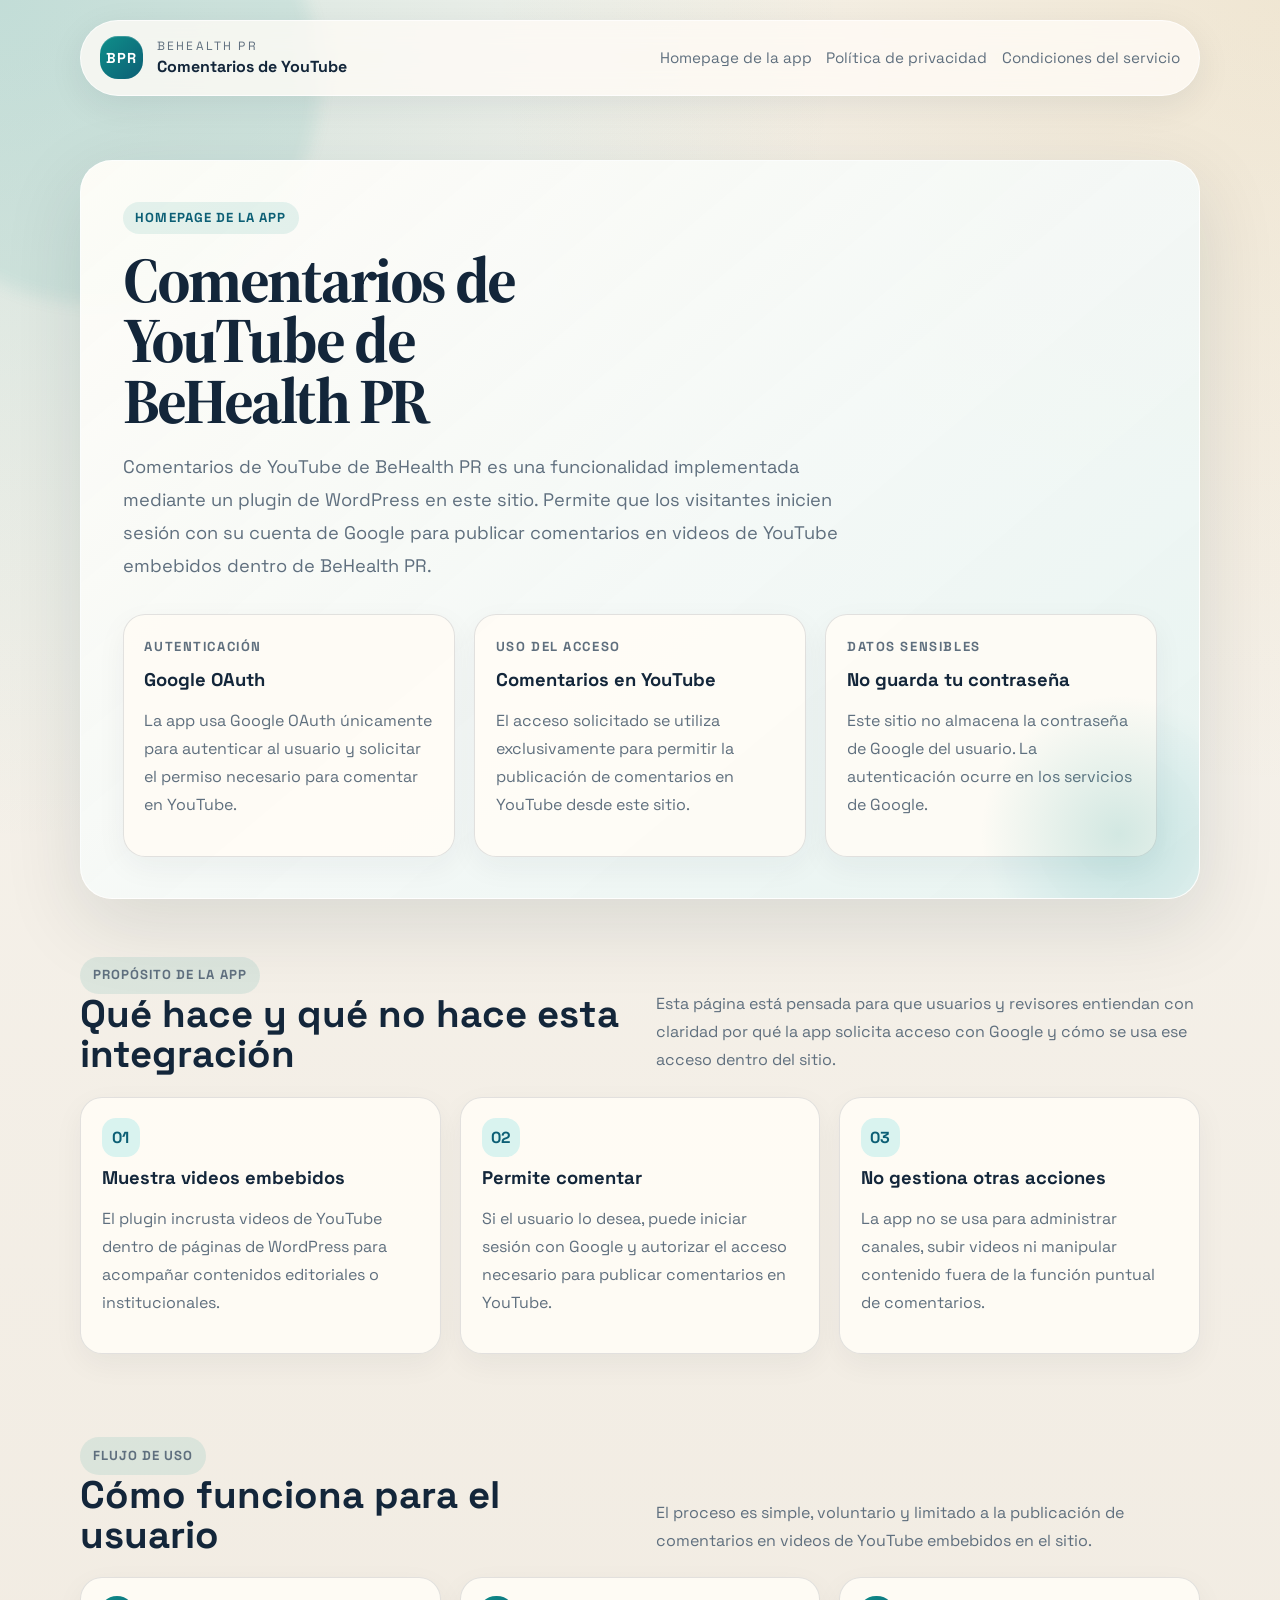
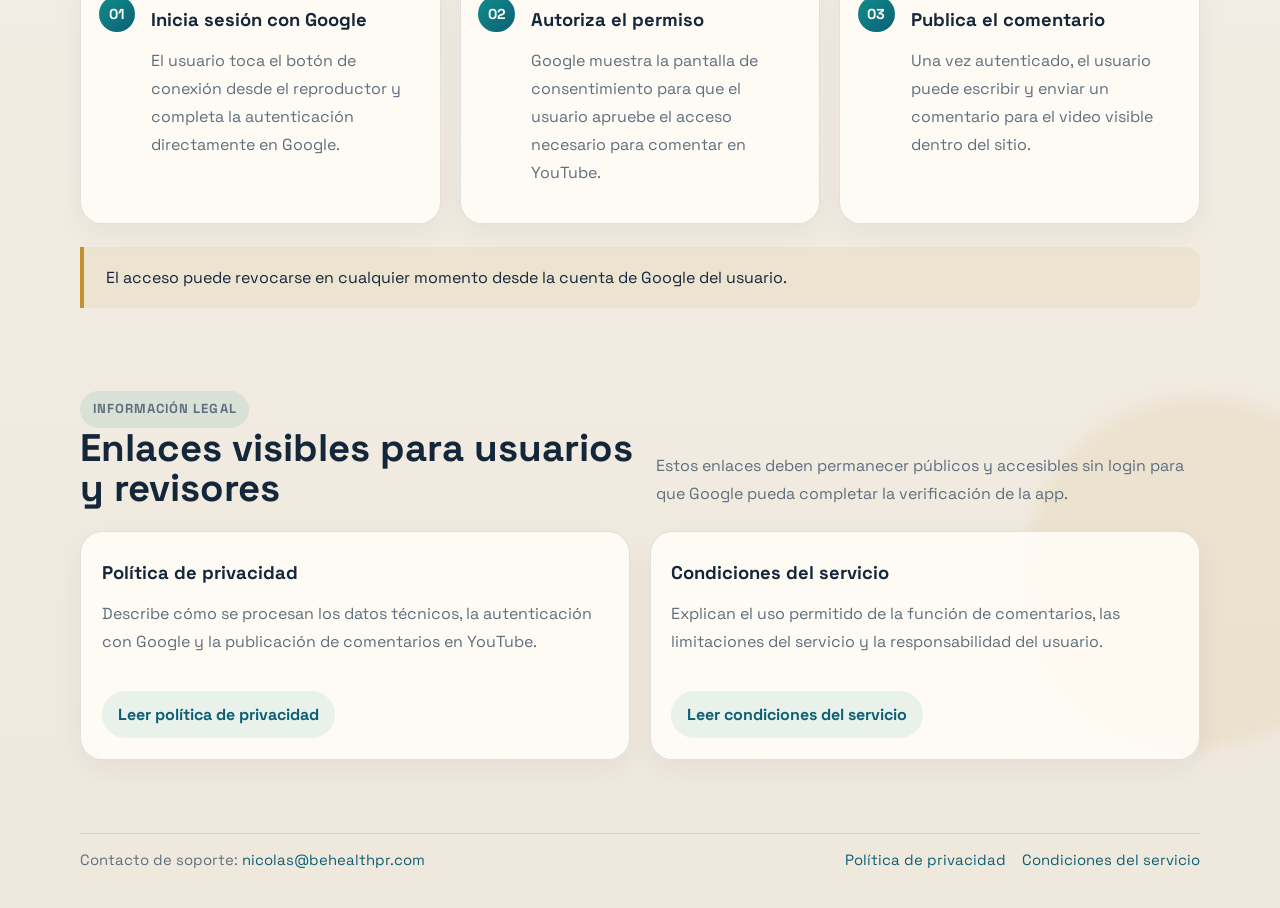
==== index.html @ 69796202 "Agregar landing publica para la app Comentarios de YouTube" ====
<!DOCTYPE html>
<html lang="es">
<head>
    <meta charset="UTF-8">
    <meta name="viewport" content="width=device-width, initial-scale=1.0">
    <title>Comentarios de YouTube de BeHealth PR</title>
    <meta name="description" content="Homepage p&uacute;blica de la app Comentarios de YouTube de BeHealth PR para la verificaci&oacute;n de Google OAuth.">
    <link rel="stylesheet" href="./assets/site.css">
</head>
<body>
    <div class="site-shell">
        <header class="topbar">
            <div class="container topbar__inner">
                <a class="brand" href="./">
                    <span class="brand__mark">BPR</span>
                    <span>
                        <p class="brand__eyebrow">BeHealth PR</p>
                        <p class="brand__name">Comentarios de YouTube</p>
                    </span>
                </a>
                <nav class="topnav" aria-label="Enlaces legales">
                    <a href="./">Homepage de la app</a>
                    <a href="./politica-de-privacidad/">Pol&iacute;tica de privacidad</a>
                    <a href="./condiciones-del-servicio/">Condiciones del servicio</a>
                </nav>
            </div>
        </header>

        <main>
            <section class="hero">
                <div class="container">
                    <div class="hero__card">
                        <p class="eyebrow">Homepage de la app</p>
                        <h1>Comentarios de YouTube de BeHealth PR</h1>
                        <p class="hero__lead">
                            Comentarios de YouTube de BeHealth PR es una funcionalidad implementada mediante un plugin de WordPress
                            en este sitio. Permite que los visitantes inicien sesi&oacute;n con su cuenta de Google para publicar
                            comentarios en videos de YouTube embebidos dentro de BeHealth PR.
                        </p>
                        <div class="hero__grid">
                            <article class="stat">
                                <p class="stat__value">Autenticaci&oacute;n</p>
                                <h2>Google OAuth</h2>
                                <p>La app usa Google OAuth &uacute;nicamente para autenticar al usuario y solicitar el permiso necesario para comentar en YouTube.</p>
                            </article>
                            <article class="stat">
                                <p class="stat__value">Uso del acceso</p>
                                <h2>Comentarios en YouTube</h2>
                                <p>El acceso solicitado se utiliza exclusivamente para permitir la publicaci&oacute;n de comentarios en YouTube desde este sitio.</p>
                            </article>
                            <article class="stat">
                                <p class="stat__value">Datos sensibles</p>
                                <h2>No guarda tu contrase&ntilde;a</h2>
                                <p>Este sitio no almacena la contrase&ntilde;a de Google del usuario. La autenticaci&oacute;n ocurre en los servicios de Google.</p>
                            </article>
                        </div>
                    </div>
                </div>
            </section>

            <section class="section">
                <div class="container">
                    <div class="section__head">
                        <div>
                            <p class="eyebrow">Prop&oacute;sito de la app</p>
                            <h2>Qu&eacute; hace y qu&eacute; no hace esta integraci&oacute;n</h2>
                        </div>
                        <p>
                            Esta p&aacute;gina est&aacute; pensada para que usuarios y revisores entiendan con claridad por qu&eacute; la app solicita
                            acceso con Google y c&oacute;mo se usa ese acceso dentro del sitio.
                        </p>
                    </div>
                    <div class="grid-3">
                        <article class="card">
                            <div class="card__icon">01</div>
                            <h2>Muestra videos embebidos</h2>
                            <p>El plugin incrusta videos de YouTube dentro de p&aacute;ginas de WordPress para acompa&ntilde;ar contenidos editoriales o institucionales.</p>
                        </article>
                        <article class="card">
                            <div class="card__icon">02</div>
                            <h2>Permite comentar</h2>
                            <p>Si el usuario lo desea, puede iniciar sesi&oacute;n con Google y autorizar el acceso necesario para publicar comentarios en YouTube.</p>
                        </article>
                        <article class="card">
                            <div class="card__icon">03</div>
                            <h2>No gestiona otras acciones</h2>
                            <p>La app no se usa para administrar canales, subir videos ni manipular contenido fuera de la funci&oacute;n puntual de comentarios.</p>
                        </article>
                    </div>
                </div>
            </section>

            <section class="section">
                <div class="container">
                    <div class="section__head">
                        <div>
                            <p class="eyebrow">Flujo de uso</p>
                            <h2>C&oacute;mo funciona para el usuario</h2>
                        </div>
                        <p>El proceso es simple, voluntario y limitado a la publicaci&oacute;n de comentarios en videos de YouTube embebidos en el sitio.</p>
                    </div>
                    <div class="grid-3 steps">
                        <article class="card step">
                            <h2>Inicia sesi&oacute;n con Google</h2>
                            <p>El usuario toca el bot&oacute;n de conexi&oacute;n desde el reproductor y completa la autenticaci&oacute;n directamente en Google.</p>
                        </article>
                        <article class="card step">
                            <h2>Autoriza el permiso</h2>
                            <p>Google muestra la pantalla de consentimiento para que el usuario apruebe el acceso necesario para comentar en YouTube.</p>
                        </article>
                        <article class="card step">
                            <h2>Publica el comentario</h2>
                            <p>Una vez autenticado, el usuario puede escribir y enviar un comentario para el video visible dentro del sitio.</p>
                        </article>
                    </div>
                    <div class="callout">
                        El acceso puede revocarse en cualquier momento desde la cuenta de Google del usuario.
                    </div>
                </div>
            </section>

            <section class="section">
                <div class="container">
                    <div class="section__head">
                        <div>
                            <p class="eyebrow">Informaci&oacute;n legal</p>
                            <h2>Enlaces visibles para usuarios y revisores</h2>
                        </div>
                        <p>Estos enlaces deben permanecer p&uacute;blicos y accesibles sin login para que Google pueda completar la verificaci&oacute;n de la app.</p>
                    </div>
                    <div class="grid-2">
                        <article class="legal-card">
                            <h2>Pol&iacute;tica de privacidad</h2>
                            <p>Describe c&oacute;mo se procesan los datos t&eacute;cnicos, la autenticaci&oacute;n con Google y la publicaci&oacute;n de comentarios en YouTube.</p>
                            <a class="pill-link" href="./politica-de-privacidad/">Leer pol&iacute;tica de privacidad</a>
                        </article>
                        <article class="legal-card">
                            <h2>Condiciones del servicio</h2>
                            <p>Explican el uso permitido de la funci&oacute;n de comentarios, las limitaciones del servicio y la responsabilidad del usuario.</p>
                            <a class="pill-link" href="./condiciones-del-servicio/">Leer condiciones del servicio</a>
                        </article>
                    </div>
                </div>
            </section>
        </main>

        <footer class="footer">
            <div class="container footer__inner">
                <span>Contacto de soporte: <a href="mailto:nicolas@behealthpr.com">nicolas@behealthpr.com</a></span>
                <div class="footer__links">
                    <a href="./politica-de-privacidad/">Pol&iacute;tica de privacidad</a>
                    <a href="./condiciones-del-servicio/">Condiciones del servicio</a>
                </div>
            </div>
        </footer>
    </div>
</body>
</html>
---- assets/site.css ----
@import url("https://fonts.googleapis.com/css2?family=Space+Grotesk:wght@400;500;700&family=Source+Serif+4:wght@600&display=swap");

:root {
    --bg: #f4efe6;
    --paper: rgba(255, 252, 246, 0.92);
    --ink: #13263a;
    --muted: #5f6f7e;
    --line: rgba(19, 38, 58, 0.12);
    --accent: #0f8f8a;
    --accent-deep: #0c5f75;
    --accent-soft: #d9f3ef;
    --gold: #c3922e;
    --shadow: 0 24px 80px rgba(18, 38, 53, 0.12);
    --radius-lg: 32px;
    --radius-md: 22px;
    --radius-sm: 14px;
    --max: 1120px;
}

* {
    box-sizing: border-box;
}

html {
    scroll-behavior: smooth;
}

body {
    margin: 0;
    font-family: "Space Grotesk", "Segoe UI", sans-serif;
    color: var(--ink);
    background:
        radial-gradient(circle at top left, rgba(15, 143, 138, 0.15), transparent 30%),
        radial-gradient(circle at top right, rgba(195, 146, 46, 0.14), transparent 28%),
        linear-gradient(180deg, #f7f4ee 0%, #efe8dd 100%);
}

a {
    color: var(--accent-deep);
    text-decoration: none;
}

a:hover {
    text-decoration: underline;
}

img {
    max-width: 100%;
    display: block;
}

.site-shell {
    min-height: 100vh;
    position: relative;
    overflow: hidden;
}

.site-shell::before,
.site-shell::after {
    content: "";
    position: absolute;
    border-radius: 999px;
    filter: blur(8px);
    opacity: 0.55;
    pointer-events: none;
}

.site-shell::before {
    width: 28rem;
    height: 28rem;
    top: -9rem;
    left: -8rem;
    background: rgba(15, 143, 138, 0.16);
}

.site-shell::after {
    width: 22rem;
    height: 22rem;
    right: -6rem;
    bottom: 10rem;
    background: rgba(195, 146, 46, 0.16);
}

.container {
    width: min(calc(100% - 2rem), var(--max));
    margin: 0 auto;
    position: relative;
    z-index: 1;
}

.topbar {
    padding: 1.25rem 0 0;
}

.topbar__inner {
    display: flex;
    align-items: center;
    justify-content: space-between;
    gap: 1rem;
    padding: 0.95rem 1.2rem;
    background: rgba(255, 252, 246, 0.78);
    border: 1px solid rgba(255, 255, 255, 0.7);
    border-radius: 999px;
    box-shadow: 0 10px 35px rgba(18, 38, 53, 0.08);
    backdrop-filter: blur(14px);
}

.brand {
    display: inline-flex;
    align-items: center;
    gap: 0.85rem;
    color: var(--ink);
    text-decoration: none;
}

.brand:hover {
    text-decoration: none;
}

.brand__mark {
    width: 2.7rem;
    height: 2.7rem;
    display: grid;
    place-items: center;
    font-weight: 700;
    font-size: 0.9rem;
    letter-spacing: 0.08em;
    color: #fff;
    background: linear-gradient(135deg, var(--accent) 0%, var(--accent-deep) 100%);
    border-radius: 18px;
    box-shadow: inset 0 1px 0 rgba(255, 255, 255, 0.2);
}

.brand__eyebrow {
    margin: 0 0 0.1rem;
    font-size: 0.75rem;
    letter-spacing: 0.18em;
    text-transform: uppercase;
    color: var(--muted);
}

.brand__name {
    margin: 0;
    font-size: 1rem;
    font-weight: 700;
}

.topnav {
    display: flex;
    flex-wrap: wrap;
    gap: 0.9rem;
    justify-content: flex-end;
}

.topnav a {
    font-size: 0.95rem;
    color: var(--muted);
}

.hero {
    padding: 4rem 0 2rem;
}

.hero__card {
    position: relative;
    overflow: hidden;
    padding: 2.6rem;
    border-radius: var(--radius-lg);
    background:
        linear-gradient(140deg, rgba(255, 253, 248, 0.95) 0%, rgba(244, 249, 248, 0.9) 55%, rgba(229, 243, 241, 0.92) 100%);
    border: 1px solid rgba(255, 255, 255, 0.78);
    box-shadow: var(--shadow);
}

.hero__card::after {
    content: "";
    position: absolute;
    inset: auto -4rem -5rem auto;
    width: 18rem;
    height: 18rem;
    border-radius: 50%;
    background: radial-gradient(circle, rgba(15, 143, 138, 0.18), transparent 68%);
}

.eyebrow {
    display: inline-flex;
    align-items: center;
    gap: 0.5rem;
    margin: 0 0 1rem;
    padding: 0.45rem 0.8rem;
    border-radius: 999px;
    background: rgba(15, 143, 138, 0.1);
    color: var(--accent-deep);
    font-size: 0.82rem;
    font-weight: 700;
    letter-spacing: 0.08em;
    text-transform: uppercase;
}

.hero h1,
.page-hero h1 {
    margin: 0;
    max-width: 14ch;
    font-family: "Source Serif 4", Georgia, serif;
    font-size: clamp(2.6rem, 5vw, 4.9rem);
    line-height: 0.95;
    letter-spacing: -0.04em;
}

.hero__lead,
.page-hero__lead {
    max-width: 46rem;
    margin: 1.2rem 0 0;
    font-size: 1.14rem;
    line-height: 1.8;
    color: var(--muted);
}

.hero__grid,
.grid-3,
.grid-2 {
    display: grid;
    gap: 1.2rem;
}

.hero__grid {
    margin-top: 2rem;
    grid-template-columns: repeat(3, minmax(0, 1fr));
}

.grid-3 {
    grid-template-columns: repeat(3, minmax(0, 1fr));
}

.grid-2 {
    grid-template-columns: repeat(2, minmax(0, 1fr));
}

.card,
.stat,
.legal-card {
    padding: 1.3rem;
    background: var(--paper);
    border: 1px solid var(--line);
    border-radius: var(--radius-md);
    box-shadow: 0 10px 30px rgba(18, 38, 53, 0.05);
}

.stat__value {
    margin: 0;
    font-size: 0.82rem;
    font-weight: 700;
    letter-spacing: 0.12em;
    text-transform: uppercase;
    color: var(--gold);
}

.stat h2,
.card h2,
.legal-card h2 {
    margin: 0.55rem 0 0;
    font-size: 1.15rem;
}

.card p,
.stat p,
.legal-card p,
.legal-card li {
    color: var(--muted);
    line-height: 1.75;
}

.section {
    padding: 1.6rem 0 3.6rem;
}

.section__head {
    display: flex;
    justify-content: space-between;
    align-items: end;
    gap: 1rem;
    margin-bottom: 1.4rem;
}

.section__head h2 {
    margin: 0;
    font-size: clamp(1.8rem, 3vw, 2.5rem);
    line-height: 1.04;
}

.section__head p {
    max-width: 34rem;
    margin: 0;
    color: var(--muted);
    line-height: 1.75;
}

.card__icon {
    width: 2.4rem;
    height: 2.4rem;
    display: grid;
    place-items: center;
    border-radius: 14px;
    background: var(--accent-soft);
    color: var(--accent-deep);
    font-weight: 700;
}

.steps {
    counter-reset: step;
}

.step {
    position: relative;
    padding-left: 4.4rem;
}

.step::before {
    counter-increment: step;
    content: "0" counter(step);
    position: absolute;
    left: 1.1rem;
    top: 1.1rem;
    width: 2.3rem;
    height: 2.3rem;
    display: grid;
    place-items: center;
    border-radius: 999px;
    background: linear-gradient(135deg, var(--accent) 0%, var(--accent-deep) 100%);
    color: #fff;
    font-size: 0.9rem;
    font-weight: 700;
}

.callout {
    margin-top: 1.4rem;
    padding: 1.25rem 1.4rem;
    border-left: 4px solid var(--gold);
    border-radius: 0 var(--radius-sm) var(--radius-sm) 0;
    background: rgba(195, 146, 46, 0.09);
    color: var(--ink);
}

.legal-hero {
    padding: 3.3rem 0 1.4rem;
}

.page-hero {
    padding: 2.2rem 0;
}

.page-meta {
    display: inline-flex;
    align-items: center;
    gap: 0.55rem;
    margin-bottom: 1rem;
    color: var(--muted);
    font-size: 0.92rem;
}

.legal-card h3 {
    margin: 1.4rem 0 0.6rem;
    font-size: 1.08rem;
}

.legal-card ul {
    margin: 0;
    padding-left: 1.2rem;
}

.footer {
    padding: 1rem 0 2.4rem;
}

.footer__inner {
    display: flex;
    justify-content: space-between;
    align-items: center;
    gap: 1rem;
    padding: 1rem 0 0;
    border-top: 1px solid var(--line);
    color: var(--muted);
    font-size: 0.93rem;
}

.footer__links {
    display: flex;
    flex-wrap: wrap;
    gap: 1rem;
}

.pill-link {
    display: inline-flex;
    align-items: center;
    gap: 0.5rem;
    margin-top: 1.2rem;
    padding: 0.8rem 1rem;
    border-radius: 999px;
    background: rgba(15, 143, 138, 0.09);
    color: var(--accent-deep);
    font-weight: 700;
}

@media (max-width: 960px) {
    .hero__grid,
    .grid-3,
    .grid-2 {
        grid-template-columns: 1fr;
    }

    .section__head,
    .footer__inner,
    .topbar__inner {
        align-items: flex-start;
        flex-direction: column;
    }

    .topnav {
        justify-content: flex-start;
    }
}

@media (max-width: 640px) {
    .hero {
        padding-top: 2.6rem;
    }

    .hero__card,
    .card,
    .stat,
    .legal-card {
        padding: 1.2rem;
        border-radius: 22px;
    }

    .step {
        padding-left: 1.2rem;
    }

    .step::before {
        position: static;
        margin-bottom: 0.9rem;
    }
}
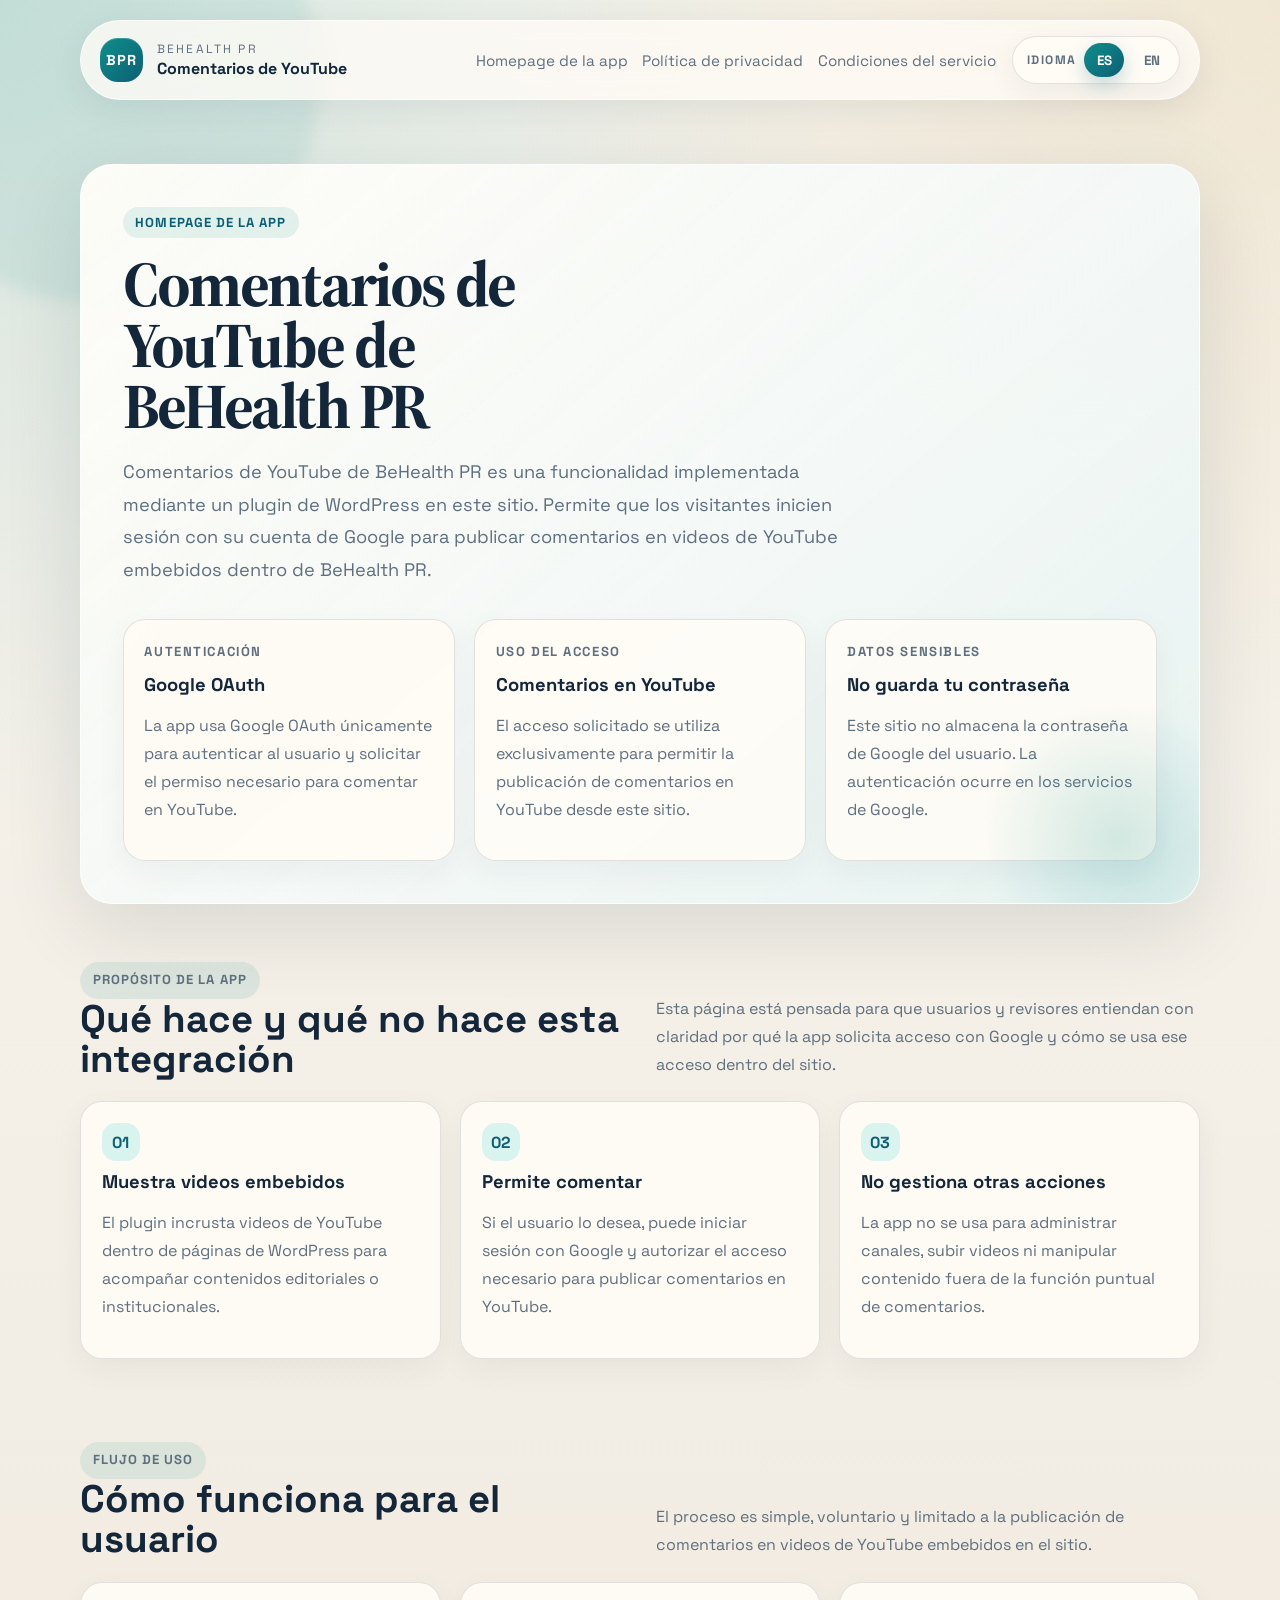
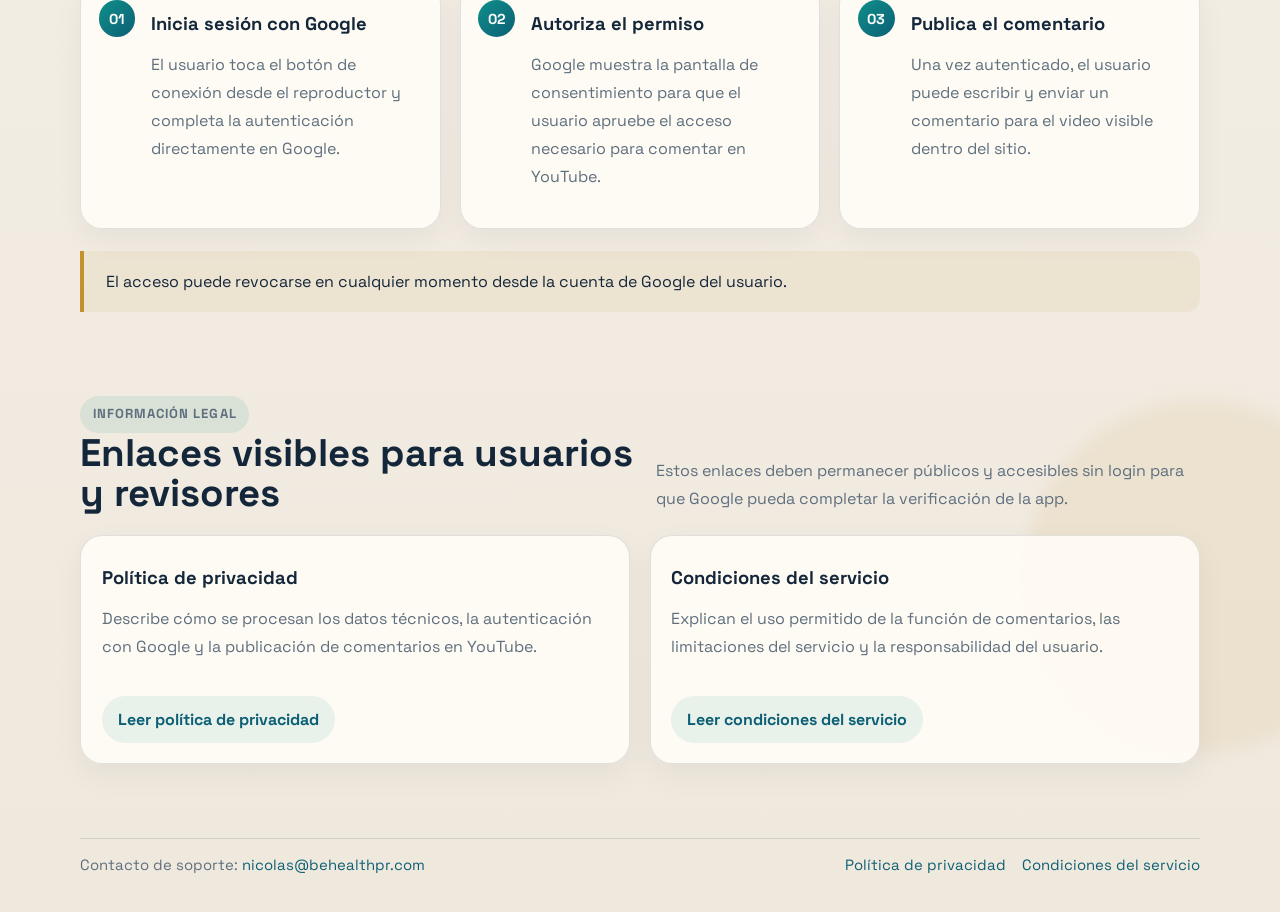
==== commit 5cb88c03: "Agrega traducción al inglés para las páginas públicas" ====
--- a/index.html
+++ b/index.html
@@ -3,26 +3,34 @@
 <head>
     <meta charset="UTF-8">
     <meta name="viewport" content="width=device-width, initial-scale=1.0">
-    <title>Comentarios de YouTube de BeHealth PR</title>
-    <meta name="description" content="Homepage p&uacute;blica de la app Comentarios de YouTube de BeHealth PR para la verificaci&oacute;n de Google OAuth.">
+    <title data-i18n="meta-title">Comentarios de YouTube de BeHealth PR</title>
+    <meta name="description" content="Homepage p&uacute;blica de la app Comentarios de YouTube de BeHealth PR para la verificaci&oacute;n de Google OAuth." data-i18n-content="meta-description">
     <link rel="stylesheet" href="./assets/site.css">
+    <script src="./assets/i18n.js" defer></script>
 </head>
-<body>
+<body data-page="home">
     <div class="site-shell">
         <header class="topbar">
             <div class="container topbar__inner">
-                <a class="brand" href="./">
+                <a class="brand" href="./" data-localized-link="./">
                     <span class="brand__mark">BPR</span>
                     <span>
-                        <p class="brand__eyebrow">BeHealth PR</p>
-                        <p class="brand__name">Comentarios de YouTube</p>
+                        <p class="brand__eyebrow" data-i18n="brand-eyebrow">BeHealth PR</p>
+                        <p class="brand__name" data-i18n="brand-name">Comentarios de YouTube</p>
                     </span>
                 </a>
-                <nav class="topnav" aria-label="Enlaces legales">
-                    <a href="./">Homepage de la app</a>
-                    <a href="./politica-de-privacidad/">Pol&iacute;tica de privacidad</a>
-                    <a href="./condiciones-del-servicio/">Condiciones del servicio</a>
-                </nav>
+                <div class="topbar__actions">
+                    <nav class="topnav" aria-label="Enlaces legales" data-i18n-attr="topnav-label">
+                        <a href="./" data-localized-link="./" data-i18n="nav-home">Homepage de la app</a>
+                        <a href="./politica-de-privacidad/" data-localized-link="./politica-de-privacidad/" data-i18n="nav-privacy">Pol&iacute;tica de privacidad</a>
+                        <a href="./condiciones-del-servicio/" data-localized-link="./condiciones-del-servicio/" data-i18n="nav-terms">Condiciones del servicio</a>
+                    </nav>
+                    <div class="lang-switch" aria-label="Selector de idioma" data-i18n-attr="switcher-label">
+                        <span class="lang-switch__label" data-i18n="lang-switch-label">Idioma</span>
+                        <button class="lang-switch__button is-active" type="button" data-lang="es" aria-pressed="true">ES</button>
+                        <button class="lang-switch__button" type="button" data-lang="en" aria-pressed="false">EN</button>
+                    </div>
+                </div>
             </div>
         </header>
 
@@ -30,28 +38,28 @@
             <section class="hero">
                 <div class="container">
                     <div class="hero__card">
-                        <p class="eyebrow">Homepage de la app</p>
-                        <h1>Comentarios de YouTube de BeHealth PR</h1>
-                        <p class="hero__lead">
+                        <p class="eyebrow" data-i18n="hero-eyebrow">Homepage de la app</p>
+                        <h1 data-i18n="hero-title">Comentarios de YouTube de BeHealth PR</h1>
+                        <p class="hero__lead" data-i18n="hero-lead">
                             Comentarios de YouTube de BeHealth PR es una funcionalidad implementada mediante un plugin de WordPress
                             en este sitio. Permite que los visitantes inicien sesi&oacute;n con su cuenta de Google para publicar
                             comentarios en videos de YouTube embebidos dentro de BeHealth PR.
                         </p>
                         <div class="hero__grid">
                             <article class="stat">
-                                <p class="stat__value">Autenticaci&oacute;n</p>
-                                <h2>Google OAuth</h2>
-                                <p>La app usa Google OAuth &uacute;nicamente para autenticar al usuario y solicitar el permiso necesario para comentar en YouTube.</p>
+                                <p class="stat__value" data-i18n="stat-1-label">Autenticaci&oacute;n</p>
+                                <h2 data-i18n="stat-1-title">Google OAuth</h2>
+                                <p data-i18n="stat-1-body">La app usa Google OAuth &uacute;nicamente para autenticar al usuario y solicitar el permiso necesario para comentar en YouTube.</p>
                             </article>
                             <article class="stat">
-                                <p class="stat__value">Uso del acceso</p>
-                                <h2>Comentarios en YouTube</h2>
-                                <p>El acceso solicitado se utiliza exclusivamente para permitir la publicaci&oacute;n de comentarios en YouTube desde este sitio.</p>
+                                <p class="stat__value" data-i18n="stat-2-label">Uso del acceso</p>
+                                <h2 data-i18n="stat-2-title">Comentarios en YouTube</h2>
+                                <p data-i18n="stat-2-body">El acceso solicitado se utiliza exclusivamente para permitir la publicaci&oacute;n de comentarios en YouTube desde este sitio.</p>
                             </article>
                             <article class="stat">
-                                <p class="stat__value">Datos sensibles</p>
-                                <h2>No guarda tu contrase&ntilde;a</h2>
-                                <p>Este sitio no almacena la contrase&ntilde;a de Google del usuario. La autenticaci&oacute;n ocurre en los servicios de Google.</p>
+                                <p class="stat__value" data-i18n="stat-3-label">Datos sensibles</p>
+                                <h2 data-i18n="stat-3-title">No guarda tu contrase&ntilde;a</h2>
+                                <p data-i18n="stat-3-body">Este sitio no almacena la contrase&ntilde;a de Google del usuario. La autenticaci&oacute;n ocurre en los servicios de Google.</p>
                             </article>
                         </div>
                     </div>
@@ -62,10 +70,10 @@
                 <div class="container">
                     <div class="section__head">
                         <div>
-                            <p class="eyebrow">Prop&oacute;sito de la app</p>
-                            <h2>Qu&eacute; hace y qu&eacute; no hace esta integraci&oacute;n</h2>
+                            <p class="eyebrow" data-i18n="purpose-eyebrow">Prop&oacute;sito de la app</p>
+                            <h2 data-i18n="purpose-title">Qu&eacute; hace y qu&eacute; no hace esta integraci&oacute;n</h2>
                         </div>
-                        <p>
+                        <p data-i18n="purpose-lead">
                             Esta p&aacute;gina est&aacute; pensada para que usuarios y revisores entiendan con claridad por qu&eacute; la app solicita
                             acceso con Google y c&oacute;mo se usa ese acceso dentro del sitio.
                         </p>
@@ -73,18 +81,18 @@
                     <div class="grid-3">
                         <article class="card">
                             <div class="card__icon">01</div>
-                            <h2>Muestra videos embebidos</h2>
-                            <p>El plugin incrusta videos de YouTube dentro de p&aacute;ginas de WordPress para acompa&ntilde;ar contenidos editoriales o institucionales.</p>
+                            <h2 data-i18n="card-1-title">Muestra videos embebidos</h2>
+                            <p data-i18n="card-1-body">El plugin incrusta videos de YouTube dentro de p&aacute;ginas de WordPress para acompa&ntilde;ar contenidos editoriales o institucionales.</p>
                         </article>
                         <article class="card">
                             <div class="card__icon">02</div>
-                            <h2>Permite comentar</h2>
-                            <p>Si el usuario lo desea, puede iniciar sesi&oacute;n con Google y autorizar el acceso necesario para publicar comentarios en YouTube.</p>
+                            <h2 data-i18n="card-2-title">Permite comentar</h2>
+                            <p data-i18n="card-2-body">Si el usuario lo desea, puede iniciar sesi&oacute;n con Google y autorizar el acceso necesario para publicar comentarios en YouTube.</p>
                         </article>
                         <article class="card">
                             <div class="card__icon">03</div>
-                            <h2>No gestiona otras acciones</h2>
-                            <p>La app no se usa para administrar canales, subir videos ni manipular contenido fuera de la funci&oacute;n puntual de comentarios.</p>
+                            <h2 data-i18n="card-3-title">No gestiona otras acciones</h2>
+                            <p data-i18n="card-3-body">La app no se usa para administrar canales, subir videos ni manipular contenido fuera de la funci&oacute;n puntual de comentarios.</p>
                         </article>
                     </div>
                 </div>
@@ -94,26 +102,26 @@
                 <div class="container">
                     <div class="section__head">
                         <div>
-                            <p class="eyebrow">Flujo de uso</p>
-                            <h2>C&oacute;mo funciona para el usuario</h2>
+                            <p class="eyebrow" data-i18n="flow-eyebrow">Flujo de uso</p>
+                            <h2 data-i18n="flow-title">C&oacute;mo funciona para el usuario</h2>
                         </div>
-                        <p>El proceso es simple, voluntario y limitado a la publicaci&oacute;n de comentarios en videos de YouTube embebidos en el sitio.</p>
+                        <p data-i18n="flow-lead">El proceso es simple, voluntario y limitado a la publicaci&oacute;n de comentarios en videos de YouTube embebidos en el sitio.</p>
                     </div>
                     <div class="grid-3 steps">
                         <article class="card step">
-                            <h2>Inicia sesi&oacute;n con Google</h2>
-                            <p>El usuario toca el bot&oacute;n de conexi&oacute;n desde el reproductor y completa la autenticaci&oacute;n directamente en Google.</p>
+                            <h2 data-i18n="step-1-title">Inicia sesi&oacute;n con Google</h2>
+                            <p data-i18n="step-1-body">El usuario toca el bot&oacute;n de conexi&oacute;n desde el reproductor y completa la autenticaci&oacute;n directamente en Google.</p>
                         </article>
                         <article class="card step">
-                            <h2>Autoriza el permiso</h2>
-                            <p>Google muestra la pantalla de consentimiento para que el usuario apruebe el acceso necesario para comentar en YouTube.</p>
+                            <h2 data-i18n="step-2-title">Autoriza el permiso</h2>
+                            <p data-i18n="step-2-body">Google muestra la pantalla de consentimiento para que el usuario apruebe el acceso necesario para comentar en YouTube.</p>
                         </article>
                         <article class="card step">
-                            <h2>Publica el comentario</h2>
-                            <p>Una vez autenticado, el usuario puede escribir y enviar un comentario para el video visible dentro del sitio.</p>
+                            <h2 data-i18n="step-3-title">Publica el comentario</h2>
+                            <p data-i18n="step-3-body">Una vez autenticado, el usuario puede escribir y enviar un comentario para el video visible dentro del sitio.</p>
                         </article>
                     </div>
-                    <div class="callout">
+                    <div class="callout" data-i18n="flow-callout">
                         El acceso puede revocarse en cualquier momento desde la cuenta de Google del usuario.
                     </div>
                 </div>
@@ -123,21 +131,21 @@
                 <div class="container">
                     <div class="section__head">
                         <div>
-                            <p class="eyebrow">Informaci&oacute;n legal</p>
-                            <h2>Enlaces visibles para usuarios y revisores</h2>
+                            <p class="eyebrow" data-i18n="legal-eyebrow">Informaci&oacute;n legal</p>
+                            <h2 data-i18n="legal-title">Enlaces visibles para usuarios y revisores</h2>
                         </div>
-                        <p>Estos enlaces deben permanecer p&uacute;blicos y accesibles sin login para que Google pueda completar la verificaci&oacute;n de la app.</p>
+                        <p data-i18n="legal-lead">Estos enlaces deben permanecer p&uacute;blicos y accesibles sin login para que Google pueda completar la verificaci&oacute;n de la app.</p>
                     </div>
                     <div class="grid-2">
                         <article class="legal-card">
-                            <h2>Pol&iacute;tica de privacidad</h2>
-                            <p>Describe c&oacute;mo se procesan los datos t&eacute;cnicos, la autenticaci&oacute;n con Google y la publicaci&oacute;n de comentarios en YouTube.</p>
-                            <a class="pill-link" href="./politica-de-privacidad/">Leer pol&iacute;tica de privacidad</a>
+                            <h2 data-i18n="privacy-card-title">Pol&iacute;tica de privacidad</h2>
+                            <p data-i18n="privacy-card-body">Describe c&oacute;mo se procesan los datos t&eacute;cnicos, la autenticaci&oacute;n con Google y la publicaci&oacute;n de comentarios en YouTube.</p>
+                            <a class="pill-link" href="./politica-de-privacidad/" data-localized-link="./politica-de-privacidad/" data-i18n="privacy-card-link">Leer pol&iacute;tica de privacidad</a>
                         </article>
                         <article class="legal-card">
-                            <h2>Condiciones del servicio</h2>
-                            <p>Explican el uso permitido de la funci&oacute;n de comentarios, las limitaciones del servicio y la responsabilidad del usuario.</p>
-                            <a class="pill-link" href="./condiciones-del-servicio/">Leer condiciones del servicio</a>
+                            <h2 data-i18n="terms-card-title">Condiciones del servicio</h2>
+                            <p data-i18n="terms-card-body">Explican el uso permitido de la funci&oacute;n de comentarios, las limitaciones del servicio y la responsabilidad del usuario.</p>
+                            <a class="pill-link" href="./condiciones-del-servicio/" data-localized-link="./condiciones-del-servicio/" data-i18n="terms-card-link">Leer condiciones del servicio</a>
                         </article>
                     </div>
                 </div>
@@ -146,10 +154,10 @@
 
         <footer class="footer">
             <div class="container footer__inner">
-                <span>Contacto de soporte: <a href="mailto:nicolas@behealthpr.com">nicolas@behealthpr.com</a></span>
+                <span><span data-i18n="support-label">Contacto de soporte:</span> <a href="mailto:nicolas@behealthpr.com">nicolas@behealthpr.com</a></span>
                 <div class="footer__links">
-                    <a href="./politica-de-privacidad/">Pol&iacute;tica de privacidad</a>
-                    <a href="./condiciones-del-servicio/">Condiciones del servicio</a>
+                    <a href="./politica-de-privacidad/" data-localized-link="./politica-de-privacidad/" data-i18n="footer-privacy">Pol&iacute;tica de privacidad</a>
+                    <a href="./condiciones-del-servicio/" data-localized-link="./condiciones-del-servicio/" data-i18n="footer-terms">Condiciones del servicio</a>
                 </div>
             </div>
         </footer>
--- a/assets/site.css
+++ b/assets/site.css
@@ -157,6 +157,57 @@
     color: var(--muted);
 }
 
+.topbar__actions {
+    display: flex;
+    align-items: center;
+    gap: 1rem;
+    margin-left: auto;
+}
+
+.lang-switch {
+    display: inline-flex;
+    align-items: center;
+    gap: 0.45rem;
+    padding: 0.35rem;
+    border: 1px solid rgba(19, 38, 58, 0.12);
+    border-radius: 999px;
+    background: rgba(255, 252, 246, 0.94);
+    box-shadow: 0 10px 30px rgba(18, 38, 53, 0.06);
+}
+
+.lang-switch__label {
+    padding-left: 0.55rem;
+    font-size: 0.76rem;
+    font-weight: 700;
+    letter-spacing: 0.12em;
+    text-transform: uppercase;
+    color: var(--muted);
+}
+
+.lang-switch__button {
+    border: 0;
+    padding: 0.55rem 0.8rem;
+    border-radius: 999px;
+    background: transparent;
+    color: var(--muted);
+    font: inherit;
+    font-size: 0.84rem;
+    font-weight: 700;
+    cursor: pointer;
+    transition: background-color 0.2s ease, color 0.2s ease, transform 0.2s ease;
+}
+
+.lang-switch__button:hover {
+    background: rgba(15, 143, 138, 0.1);
+    color: var(--accent-deep);
+}
+
+.lang-switch__button.is-active {
+    background: linear-gradient(135deg, var(--accent) 0%, var(--accent-deep) 100%);
+    color: #fff;
+    box-shadow: 0 8px 20px rgba(12, 95, 117, 0.24);
+}
+
 .hero {
     padding: 4rem 0 2rem;
 }
@@ -415,6 +466,13 @@
         flex-direction: column;
     }
 
+    .topbar__actions {
+        width: 100%;
+        margin-left: 0;
+        flex-direction: column;
+        align-items: flex-start;
+    }
+
     .topnav {
         justify-content: flex-start;
     }
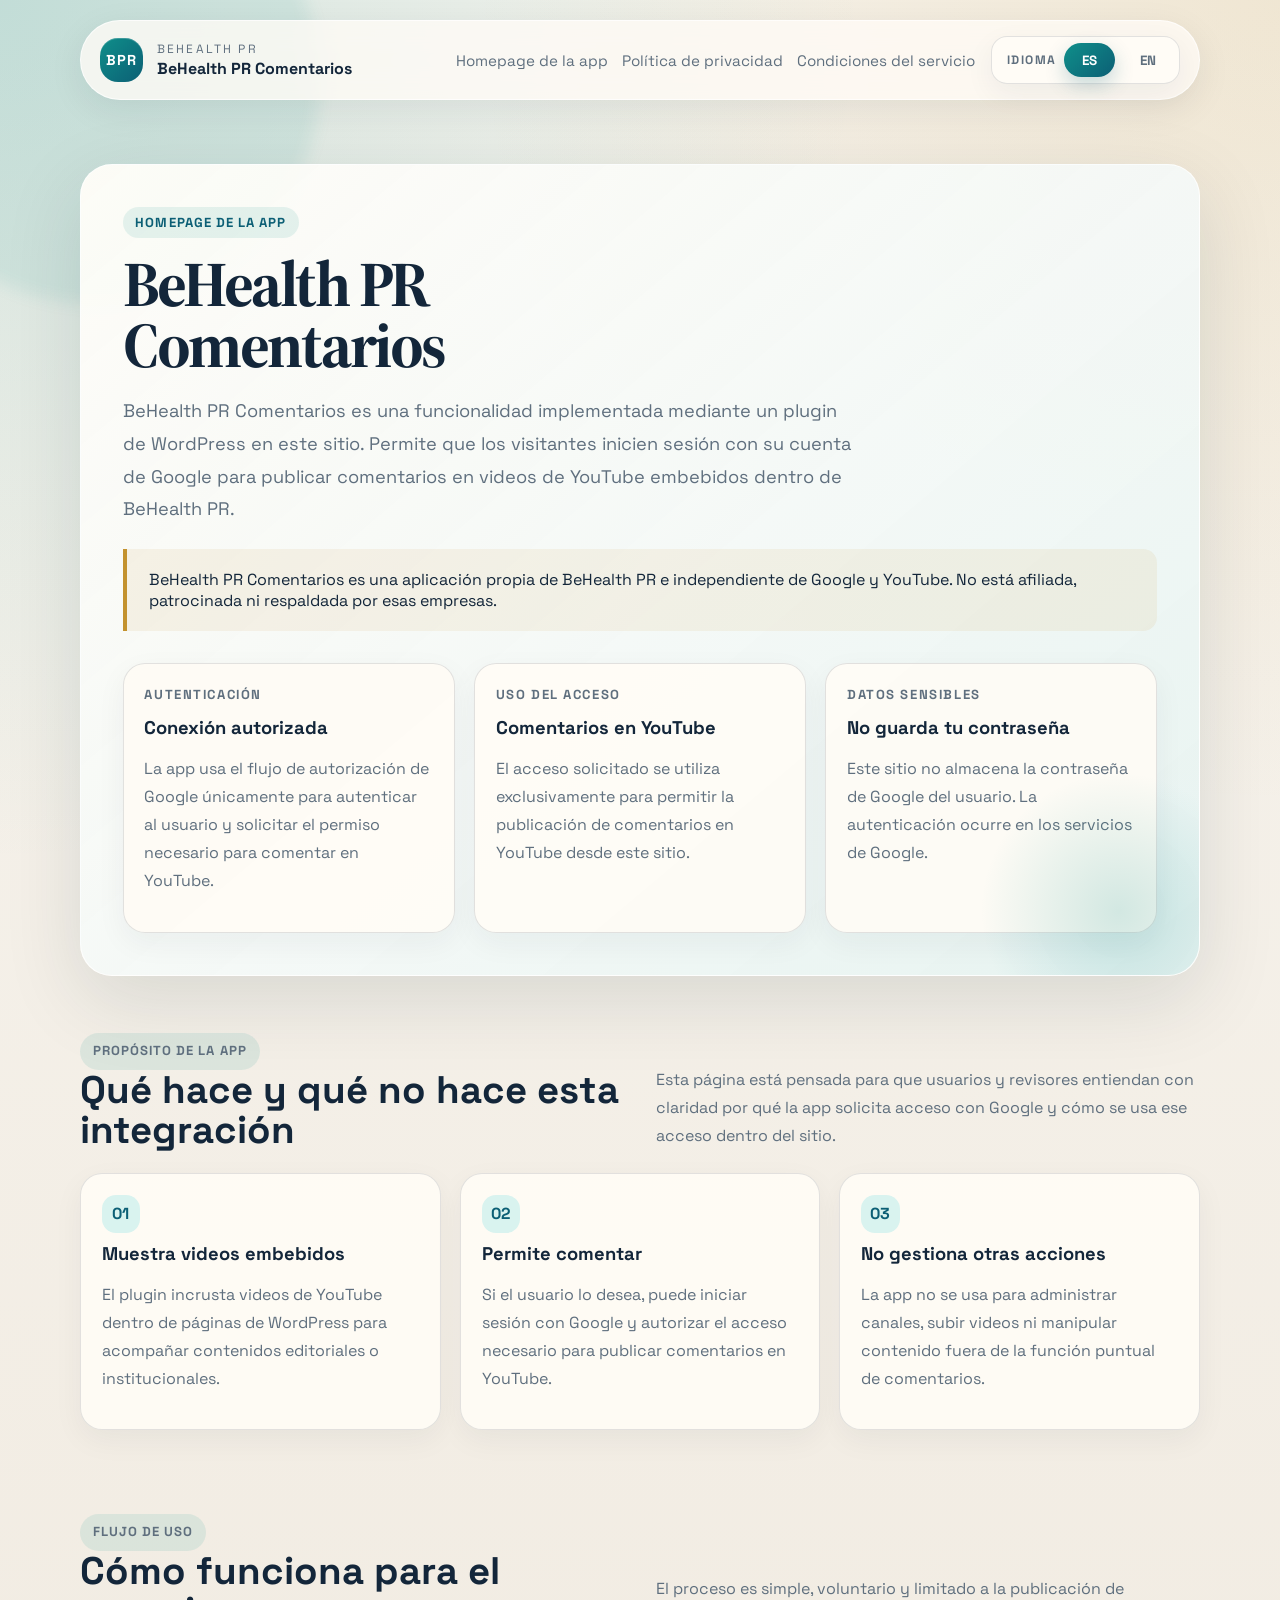
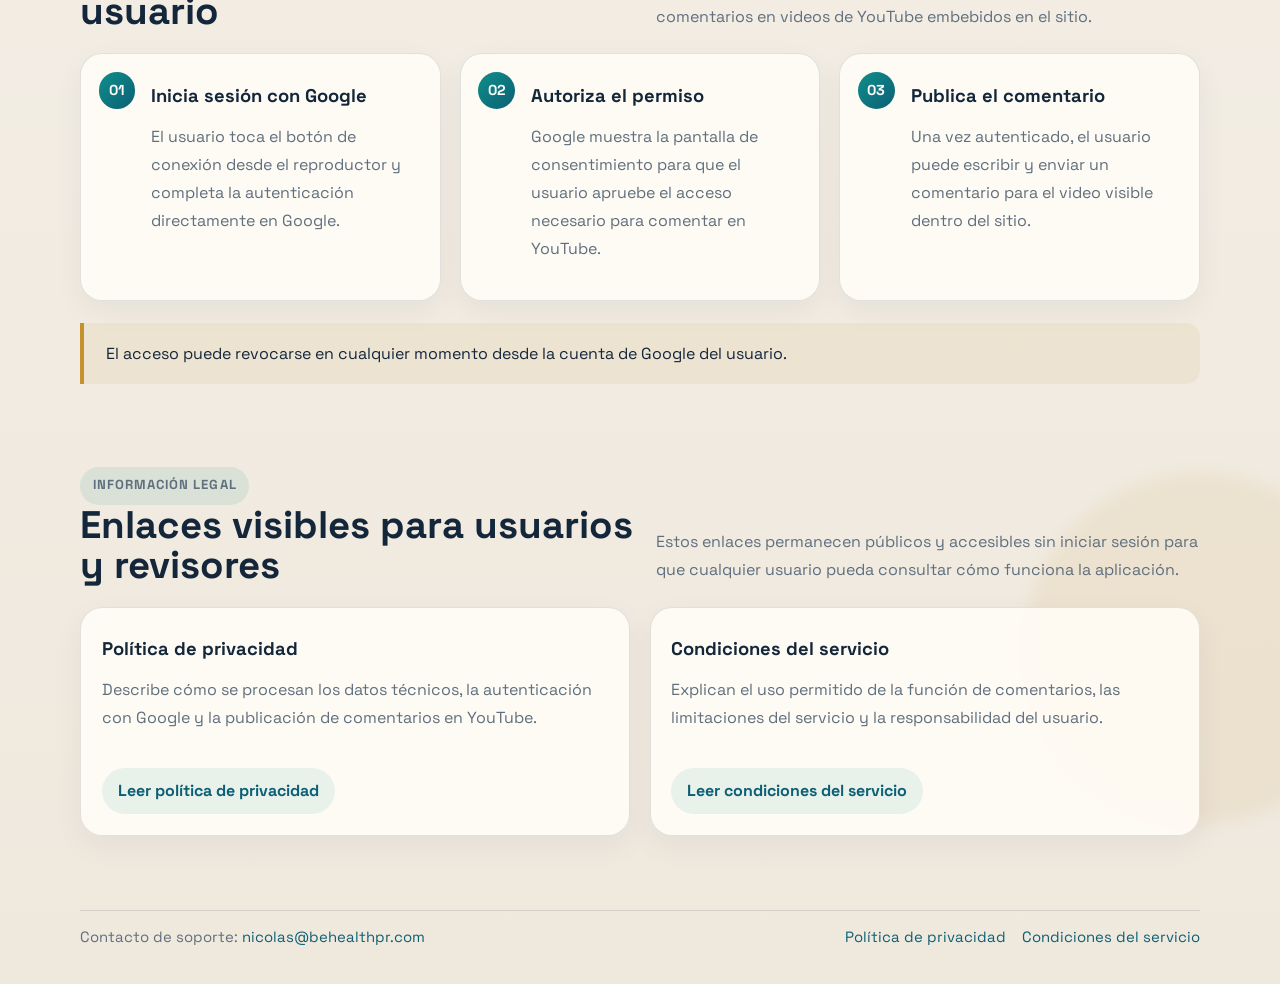
==== commit 828fbac8: "Corrige la identidad de marca para la verificación OAuth" ====
--- a/index.html
+++ b/index.html
@@ -3,8 +3,8 @@
 <head>
     <meta charset="UTF-8">
     <meta name="viewport" content="width=device-width, initial-scale=1.0">
-    <title data-i18n="meta-title">Comentarios de YouTube de BeHealth PR</title>
-    <meta name="description" content="Homepage p&uacute;blica de la app Comentarios de YouTube de BeHealth PR para la verificaci&oacute;n de Google OAuth." data-i18n-content="meta-description">
+    <title data-i18n="meta-title">BeHealth PR Comentarios</title>
+    <meta name="description" content="Homepage p&uacute;blica de la aplicaci&oacute;n BeHealth PR Comentarios." data-i18n-content="meta-description">
     <link rel="stylesheet" href="./assets/site.css">
     <script src="./assets/i18n.js" defer></script>
 </head>
@@ -16,7 +16,7 @@
                     <span class="brand__mark">BPR</span>
                     <span>
                         <p class="brand__eyebrow" data-i18n="brand-eyebrow">BeHealth PR</p>
-                        <p class="brand__name" data-i18n="brand-name">Comentarios de YouTube</p>
+                        <p class="brand__name" data-i18n="brand-name">BeHealth PR Comentarios</p>
                     </span>
                 </a>
                 <div class="topbar__actions">
@@ -39,17 +39,20 @@
                 <div class="container">
                     <div class="hero__card">
                         <p class="eyebrow" data-i18n="hero-eyebrow">Homepage de la app</p>
-                        <h1 data-i18n="hero-title">Comentarios de YouTube de BeHealth PR</h1>
+                        <h1 data-i18n="hero-title">BeHealth PR Comentarios</h1>
                         <p class="hero__lead" data-i18n="hero-lead">
-                            Comentarios de YouTube de BeHealth PR es una funcionalidad implementada mediante un plugin de WordPress
+                            BeHealth PR Comentarios es una funcionalidad implementada mediante un plugin de WordPress
                             en este sitio. Permite que los visitantes inicien sesi&oacute;n con su cuenta de Google para publicar
                             comentarios en videos de YouTube embebidos dentro de BeHealth PR.
+                        </p>
+                        <p class="callout" data-i18n="independence-disclaimer">
+                            BeHealth PR Comentarios es una aplicaci&oacute;n propia de BeHealth PR e independiente de Google y YouTube. No est&aacute; afiliada, patrocinada ni respaldada por esas empresas.
                         </p>
                         <div class="hero__grid">
                             <article class="stat">
                                 <p class="stat__value" data-i18n="stat-1-label">Autenticaci&oacute;n</p>
-                                <h2 data-i18n="stat-1-title">Google OAuth</h2>
-                                <p data-i18n="stat-1-body">La app usa Google OAuth &uacute;nicamente para autenticar al usuario y solicitar el permiso necesario para comentar en YouTube.</p>
+                                <h2 data-i18n="stat-1-title">Conexi&oacute;n autorizada</h2>
+                                <p data-i18n="stat-1-body">La app usa el flujo de autorizaci&oacute;n de Google &uacute;nicamente para autenticar al usuario y solicitar el permiso necesario para comentar en YouTube.</p>
                             </article>
                             <article class="stat">
                                 <p class="stat__value" data-i18n="stat-2-label">Uso del acceso</p>
@@ -134,7 +137,7 @@
                             <p class="eyebrow" data-i18n="legal-eyebrow">Informaci&oacute;n legal</p>
                             <h2 data-i18n="legal-title">Enlaces visibles para usuarios y revisores</h2>
                         </div>
-                        <p data-i18n="legal-lead">Estos enlaces deben permanecer p&uacute;blicos y accesibles sin login para que Google pueda completar la verificaci&oacute;n de la app.</p>
+                        <p data-i18n="legal-lead">Estos enlaces permanecen p&uacute;blicos y accesibles sin iniciar sesi&oacute;n para que cualquier usuario pueda consultar c&oacute;mo funciona la aplicaci&oacute;n.</p>
                     </div>
                     <div class="grid-2">
                         <article class="legal-card">
--- a/assets/site.css
+++ b/assets/site.css
@@ -27,8 +27,10 @@
 
 body {
     margin: 0;
+    min-width: 320px;
     font-family: "Space Grotesk", "Segoe UI", sans-serif;
     color: var(--ink);
+    overflow-x: hidden;
     background:
         radial-gradient(circle at top left, rgba(15, 143, 138, 0.15), transparent 30%),
         radial-gradient(circle at top right, rgba(195, 146, 46, 0.14), transparent 28%),
@@ -108,6 +110,7 @@
 .brand {
     display: inline-flex;
     align-items: center;
+    min-width: 0;
     gap: 0.85rem;
     color: var(--ink);
     text-decoration: none;
@@ -143,6 +146,8 @@
     margin: 0;
     font-size: 1rem;
     font-weight: 700;
+    line-height: 1.25;
+    overflow-wrap: anywhere;
 }
 
 .topnav {
@@ -153,6 +158,8 @@
 }
 
 .topnav a {
+    display: inline-flex;
+    align-items: center;
     font-size: 0.95rem;
     color: var(--muted);
 }
@@ -160,6 +167,8 @@
 .topbar__actions {
     display: flex;
     align-items: center;
+    flex-wrap: wrap;
+    min-width: 0;
     gap: 1rem;
     margin-left: auto;
 }
@@ -167,10 +176,11 @@
 .lang-switch {
     display: inline-flex;
     align-items: center;
+    flex-wrap: wrap;
     gap: 0.45rem;
     padding: 0.35rem;
     border: 1px solid rgba(19, 38, 58, 0.12);
-    border-radius: 999px;
+    border-radius: 16px;
     background: rgba(255, 252, 246, 0.94);
     box-shadow: 0 10px 30px rgba(18, 38, 53, 0.06);
 }
@@ -182,10 +192,12 @@
     letter-spacing: 0.12em;
     text-transform: uppercase;
     color: var(--muted);
+    white-space: nowrap;
 }
 
 .lang-switch__button {
     border: 0;
+    min-width: 3.2rem;
     padding: 0.55rem 0.8rem;
     border-radius: 999px;
     background: transparent;
@@ -256,6 +268,8 @@
     font-size: clamp(2.6rem, 5vw, 4.9rem);
     line-height: 0.95;
     letter-spacing: -0.04em;
+    text-wrap: balance;
+    overflow-wrap: anywhere;
 }
 
 .hero__lead,
@@ -276,15 +290,15 @@
 
 .hero__grid {
     margin-top: 2rem;
-    grid-template-columns: repeat(3, minmax(0, 1fr));
+    grid-template-columns: repeat(auto-fit, minmax(min(100%, 220px), 1fr));
 }
 
 .grid-3 {
-    grid-template-columns: repeat(3, minmax(0, 1fr));
+    grid-template-columns: repeat(auto-fit, minmax(min(100%, 230px), 1fr));
 }
 
 .grid-2 {
-    grid-template-columns: repeat(2, minmax(0, 1fr));
+    grid-template-columns: repeat(auto-fit, minmax(min(100%, 280px), 1fr));
 }
 
 .card,
@@ -331,6 +345,10 @@
     align-items: end;
     gap: 1rem;
     margin-bottom: 1.4rem;
+}
+
+.section__head > * {
+    min-width: 0;
 }
 
 .section__head h2 {
@@ -403,6 +421,7 @@
 .page-meta {
     display: inline-flex;
     align-items: center;
+    flex-wrap: wrap;
     gap: 0.55rem;
     margin-bottom: 1rem;
     color: var(--muted);
@@ -432,6 +451,11 @@
     border-top: 1px solid var(--line);
     color: var(--muted);
     font-size: 0.93rem;
+}
+
+.footer__inner > span {
+    max-width: 34rem;
+    overflow-wrap: anywhere;
 }
 
 .footer__links {
@@ -452,13 +476,7 @@
     font-weight: 700;
 }
 
-@media (max-width: 960px) {
-    .hero__grid,
-    .grid-3,
-    .grid-2 {
-        grid-template-columns: 1fr;
-    }
-
+@media (max-width: 1080px) {
     .section__head,
     .footer__inner,
     .topbar__inner {
@@ -478,9 +496,105 @@
     }
 }
 
+@media (max-width: 900px) {
+    .section__head {
+        align-items: flex-start;
+    }
+
+    .hero__grid,
+    .grid-3,
+    .grid-2 {
+        gap: 1rem;
+    }
+}
+
+@media (max-width: 720px) {
+    .container {
+        width: min(calc(100% - 1.2rem), var(--max));
+    }
+
+    .topbar {
+        padding-top: 0.85rem;
+    }
+
+    .topbar__inner {
+        padding: 1rem;
+        border-radius: 30px;
+    }
+
+    .topnav {
+        width: 100%;
+        gap: 0.65rem;
+    }
+
+    .topnav a {
+        width: 100%;
+        justify-content: center;
+        padding: 0.75rem 0.9rem;
+        border: 1px solid var(--line);
+        border-radius: 16px;
+        background: rgba(255, 252, 246, 0.7);
+    }
+
+    .lang-switch {
+        width: 100%;
+        justify-content: space-between;
+    }
+
+    .lang-switch__label {
+        width: 100%;
+        padding: 0 0 0.2rem;
+    }
+
+    .lang-switch__button {
+        flex: 1 1 0;
+        text-align: center;
+    }
+
+    .hero {
+        padding: 2.4rem 0 1.5rem;
+    }
+
+    .section {
+        padding: 1.2rem 0 2.6rem;
+    }
+
+    .legal-hero {
+        padding: 2.4rem 0 1rem;
+    }
+
+    .page-hero {
+        padding: 1rem 0 1.4rem;
+    }
+
+    .hero__lead,
+    .page-hero__lead,
+    .section__head p,
+    .card p,
+    .stat p,
+    .legal-card p,
+    .legal-card li,
+    .callout {
+        font-size: 1rem;
+        line-height: 1.7;
+    }
+}
+
 @media (max-width: 640px) {
     .hero {
-        padding-top: 2.6rem;
+        padding-top: 2.1rem;
+    }
+
+    .hero h1,
+    .page-hero h1 {
+        max-width: none;
+        font-size: clamp(2rem, 10vw, 3.1rem);
+        line-height: 1;
+    }
+
+    .eyebrow {
+        font-size: 0.74rem;
+        letter-spacing: 0.06em;
     }
 
     .hero__card,
@@ -491,6 +605,12 @@
         border-radius: 22px;
     }
 
+    .hero__card::after {
+        width: 12rem;
+        height: 12rem;
+        inset: auto -3rem -3.5rem auto;
+    }
+
     .step {
         padding-left: 1.2rem;
     }
@@ -500,3 +620,30 @@
         margin-bottom: 0.9rem;
     }
 }
+
+@media (max-width: 420px) {
+    .brand {
+        align-items: flex-start;
+    }
+
+    .brand__mark {
+        width: 2.45rem;
+        height: 2.45rem;
+    }
+
+    .brand__eyebrow {
+        font-size: 0.7rem;
+        letter-spacing: 0.15em;
+    }
+
+    .brand__name {
+        font-size: 0.95rem;
+    }
+
+    .footer__links {
+        width: 100%;
+        flex-direction: column;
+        align-items: flex-start;
+        gap: 0.7rem;
+    }
+}
